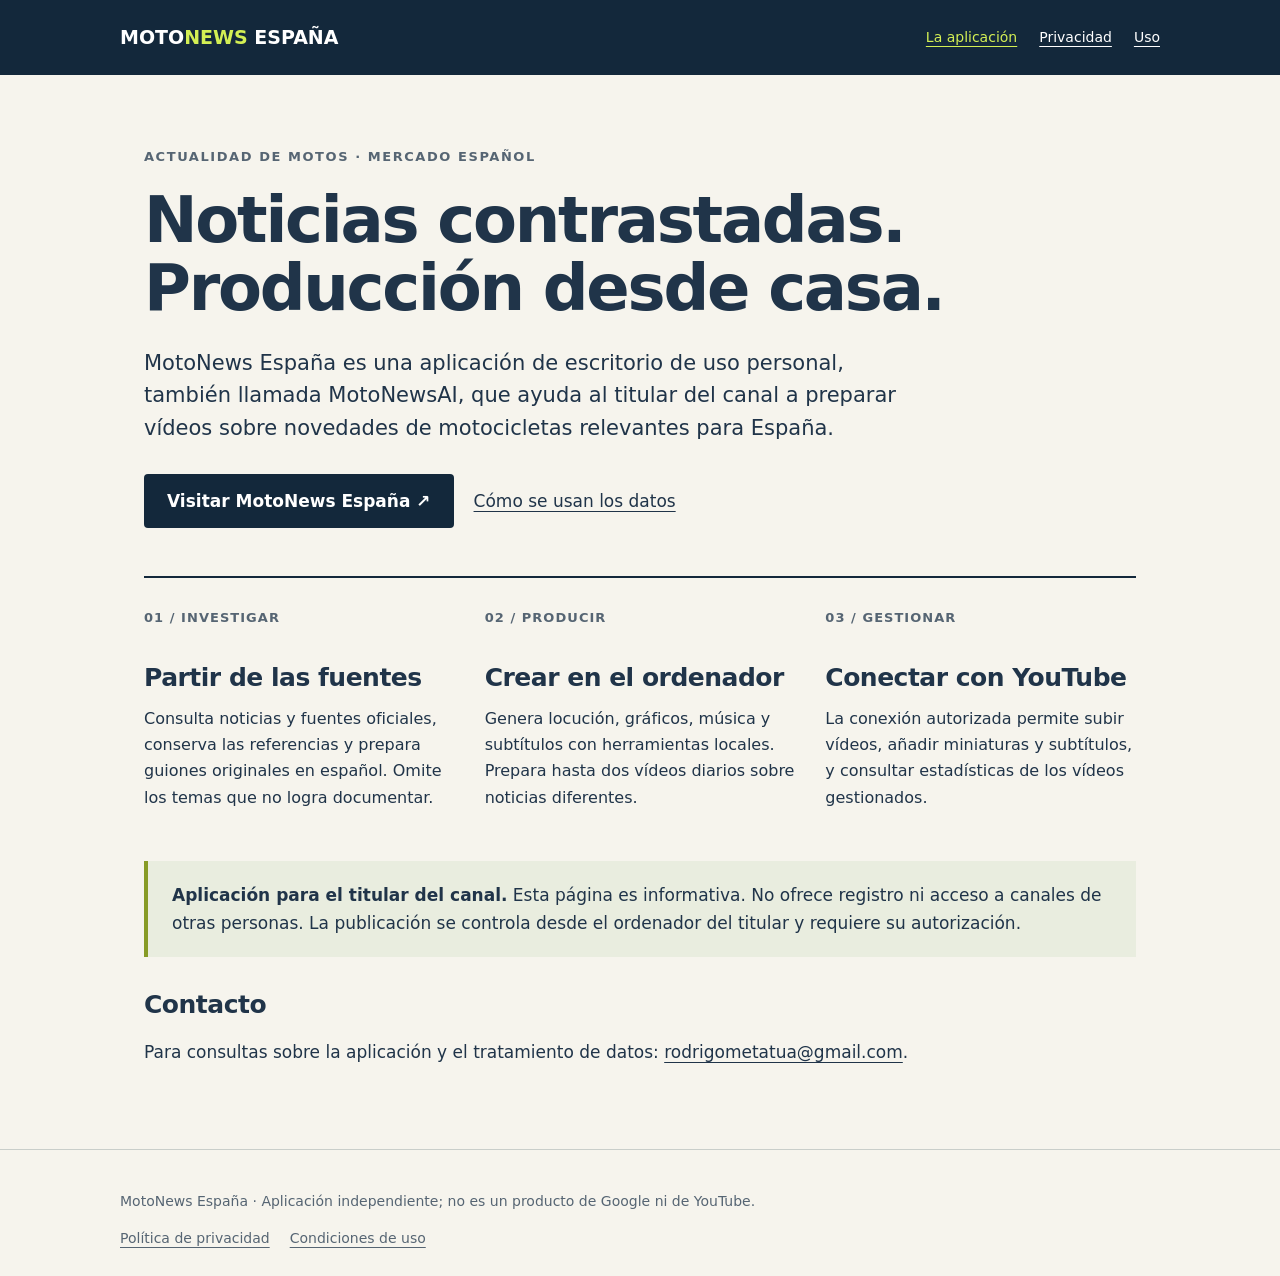
==== index.html @ 43cf76ec "Publicar información y privacidad de MotoNews España" ====
<!doctype html>
<html lang="es"><head><meta charset="utf-8"><meta name="viewport" content="width=device-width,initial-scale=1"><title>MotoNews España · La aplicación del canal</title><meta name="description" content="Información sobre MotoNews España, aplicación local para preparar y gestionar vídeos del canal de noticias de motocicletas."><link rel="stylesheet" href="estilo.css"></head>
<body><header><a class="brand" href="index.html">MOTO<span>NEWS</span> ESPAÑA</a><nav aria-label="Navegación principal"><a href="index.html" aria-current="page">La aplicación</a><a href="privacidad.html">Privacidad</a><a href="uso.html">Uso</a></nav></header>
<main><p class="kicker">Actualidad de motos · Mercado español</p><h1>Noticias contrastadas.<br>Producción desde casa.</h1><p class="lead">MotoNews España es una aplicación de escritorio de uso personal, también llamada MotoNewsAI, que ayuda al titular del canal a preparar vídeos sobre novedades de motocicletas relevantes para España.</p><div class="actions"><a class="button" href="https://www.youtube.com/channel/UCl8QaqjvznnVSTeWs9V6ryQ">Visitar MotoNews España ↗</a><a href="privacidad.html">Cómo se usan los datos</a></div>
<section class="steps" aria-label="Funcionamiento"><article><b>01 / INVESTIGAR</b><h2>Partir de las fuentes</h2><p>Consulta noticias y fuentes oficiales, conserva las referencias y prepara guiones originales en español. Omite los temas que no logra documentar.</p></article><article><b>02 / PRODUCIR</b><h2>Crear en el ordenador</h2><p>Genera locución, gráficos, música y subtítulos con herramientas locales. Prepara hasta dos vídeos diarios sobre noticias diferentes.</p></article><article><b>03 / GESTIONAR</b><h2>Conectar con YouTube</h2><p>La conexión autorizada permite subir vídeos, añadir miniaturas y subtítulos, y consultar estadísticas de los vídeos gestionados.</p></article></section>
<aside class="note"><strong>Aplicación para el titular del canal.</strong> Esta página es informativa. No ofrece registro ni acceso a canales de otras personas. La publicación se controla desde el ordenador del titular y requiere su autorización.</aside>
<section><h2>Contacto</h2><p class="contact">Para consultas sobre la aplicación y el tratamiento de datos: <a href="mailto:rodrigometatua@gmail.com">rodrigometatua@gmail.com</a>.</p></section></main>
<footer><p>MotoNews España · Aplicación independiente; no es un producto de Google ni de YouTube.</p><a href="privacidad.html">Política de privacidad</a><a href="uso.html">Condiciones de uso</a></footer></body></html>
---- estilo.css ----
:root{color-scheme:light;--navy:#13283b;--paper:#f6f4ed;--lime:#d3ef54;--ink:#203449;--muted:#566573}*{box-sizing:border-box}body{margin:0;background:var(--paper);color:var(--ink);font:17px/1.65 system-ui,-apple-system,Segoe UI,sans-serif}a{color:inherit;text-underline-offset:4px}a:hover{text-decoration-thickness:2px}a:focus-visible{outline:3px solid #387ab5;outline-offset:5px}header{background:var(--navy);color:white;padding:22px max(24px,calc((100vw - 1040px)/2));display:flex;align-items:center;justify-content:space-between;gap:24px}.brand{font-size:19px;font-weight:800;text-decoration:none;white-space:nowrap}.brand span{color:var(--lime)}nav{display:flex;gap:22px;flex-wrap:wrap;font-size:14px}nav a[aria-current]{color:var(--lime)}main{max-width:1040px;margin:auto;padding:58px 24px 66px}.kicker{font-size:13px;letter-spacing:.12em;text-transform:uppercase;font-weight:750;color:var(--muted)}h1{font-size:clamp(36px,5.5vw,64px);line-height:1.07;letter-spacing:-.035em;margin:18px 0 24px;max-width:850px}h2{font-size:25px;line-height:1.25;letter-spacing:-.02em;margin:32px 0 12px}h3{font-size:18px;margin:0 0 8px}.lead{font-size:21px;line-height:1.55;max-width:770px}.actions{margin:30px 0 48px;display:flex;gap:20px;align-items:center;flex-wrap:wrap}.button{background:var(--navy);color:white;padding:13px 23px;display:inline-block;border-radius:4px;text-decoration:none;font-weight:650}.steps{border-top:2px solid var(--navy);display:grid;grid-template-columns:repeat(3,1fr);gap:30px;padding-top:24px}.steps b{color:var(--muted);font-size:13px;letter-spacing:.08em}.steps p{font-size:16px;margin-top:10px}.note{margin:34px 0 0;padding:20px 24px;background:#e9eddf;border-left:4px solid #879b26}.document{max-width:790px}.document h1{font-size:clamp(36px,5vw,52px)}.document p,.document ul{margin:12px 0}li{margin-bottom:9px}footer{padding:26px max(24px,calc((100vw - 1040px)/2));border-top:1px solid #c9ceca;color:var(--muted);font-size:14px}footer a{margin-right:20px}.contact{overflow-wrap:anywhere}.date{color:var(--muted);font-size:14px}@media(max-width:640px){header{align-items:flex-start;flex-direction:column;gap:16px}main{padding-top:36px}.steps{grid-template-columns:1fr;gap:16px}h1{font-size:42px}.lead{font-size:19px}nav{gap:18px}footer a{display:inline-block;margin-bottom:8px}}
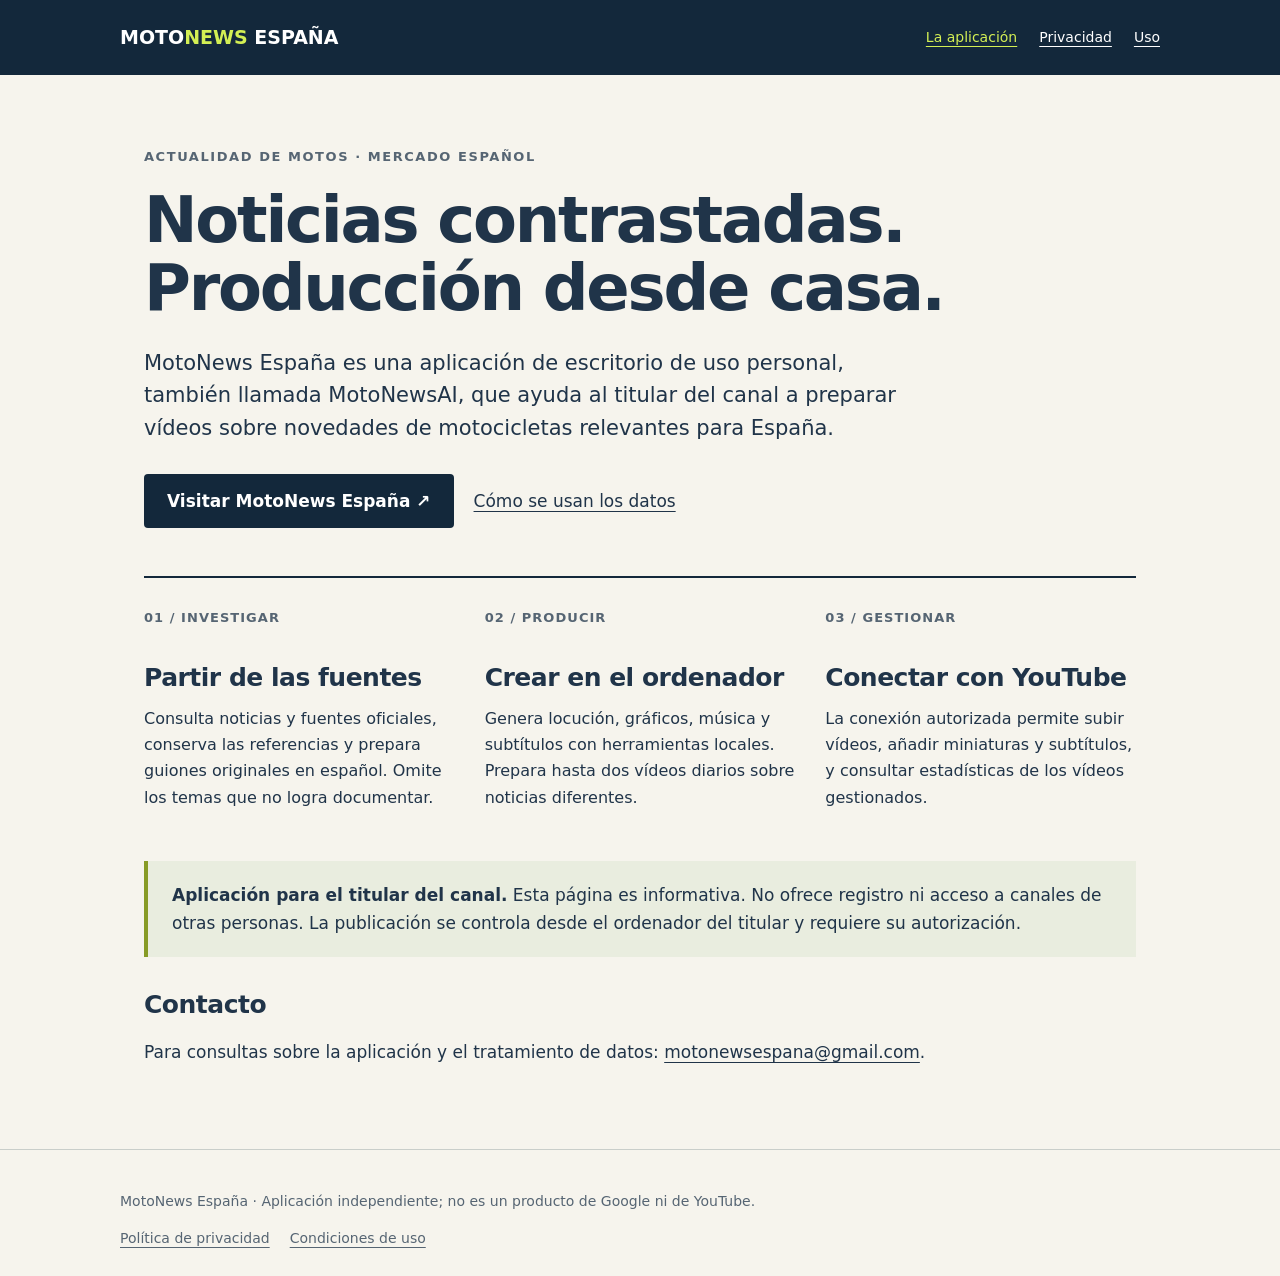
==== commit 203a6c8c: "Actualiza el correo de contacto de MotoNews España" ====
--- a/index.html
+++ b/index.html
@@ -4,5 +4,5 @@
 <main><p class="kicker">Actualidad de motos · Mercado español</p><h1>Noticias contrastadas.<br>Producción desde casa.</h1><p class="lead">MotoNews España es una aplicación de escritorio de uso personal, también llamada MotoNewsAI, que ayuda al titular del canal a preparar vídeos sobre novedades de motocicletas relevantes para España.</p><div class="actions"><a class="button" href="https://www.youtube.com/channel/UCl8QaqjvznnVSTeWs9V6ryQ">Visitar MotoNews España ↗</a><a href="privacidad.html">Cómo se usan los datos</a></div>
 <section class="steps" aria-label="Funcionamiento"><article><b>01 / INVESTIGAR</b><h2>Partir de las fuentes</h2><p>Consulta noticias y fuentes oficiales, conserva las referencias y prepara guiones originales en español. Omite los temas que no logra documentar.</p></article><article><b>02 / PRODUCIR</b><h2>Crear en el ordenador</h2><p>Genera locución, gráficos, música y subtítulos con herramientas locales. Prepara hasta dos vídeos diarios sobre noticias diferentes.</p></article><article><b>03 / GESTIONAR</b><h2>Conectar con YouTube</h2><p>La conexión autorizada permite subir vídeos, añadir miniaturas y subtítulos, y consultar estadísticas de los vídeos gestionados.</p></article></section>
 <aside class="note"><strong>Aplicación para el titular del canal.</strong> Esta página es informativa. No ofrece registro ni acceso a canales de otras personas. La publicación se controla desde el ordenador del titular y requiere su autorización.</aside>
-<section><h2>Contacto</h2><p class="contact">Para consultas sobre la aplicación y el tratamiento de datos: <a href="mailto:rodrigometatua@gmail.com">rodrigometatua@gmail.com</a>.</p></section></main>
+<section><h2>Contacto</h2><p class="contact">Para consultas sobre la aplicación y el tratamiento de datos: <a href="mailto:motonewsespana@gmail.com">motonewsespana@gmail.com</a>.</p></section></main>
 <footer><p>MotoNews España · Aplicación independiente; no es un producto de Google ni de YouTube.</p><a href="privacidad.html">Política de privacidad</a><a href="uso.html">Condiciones de uso</a></footer></body></html>
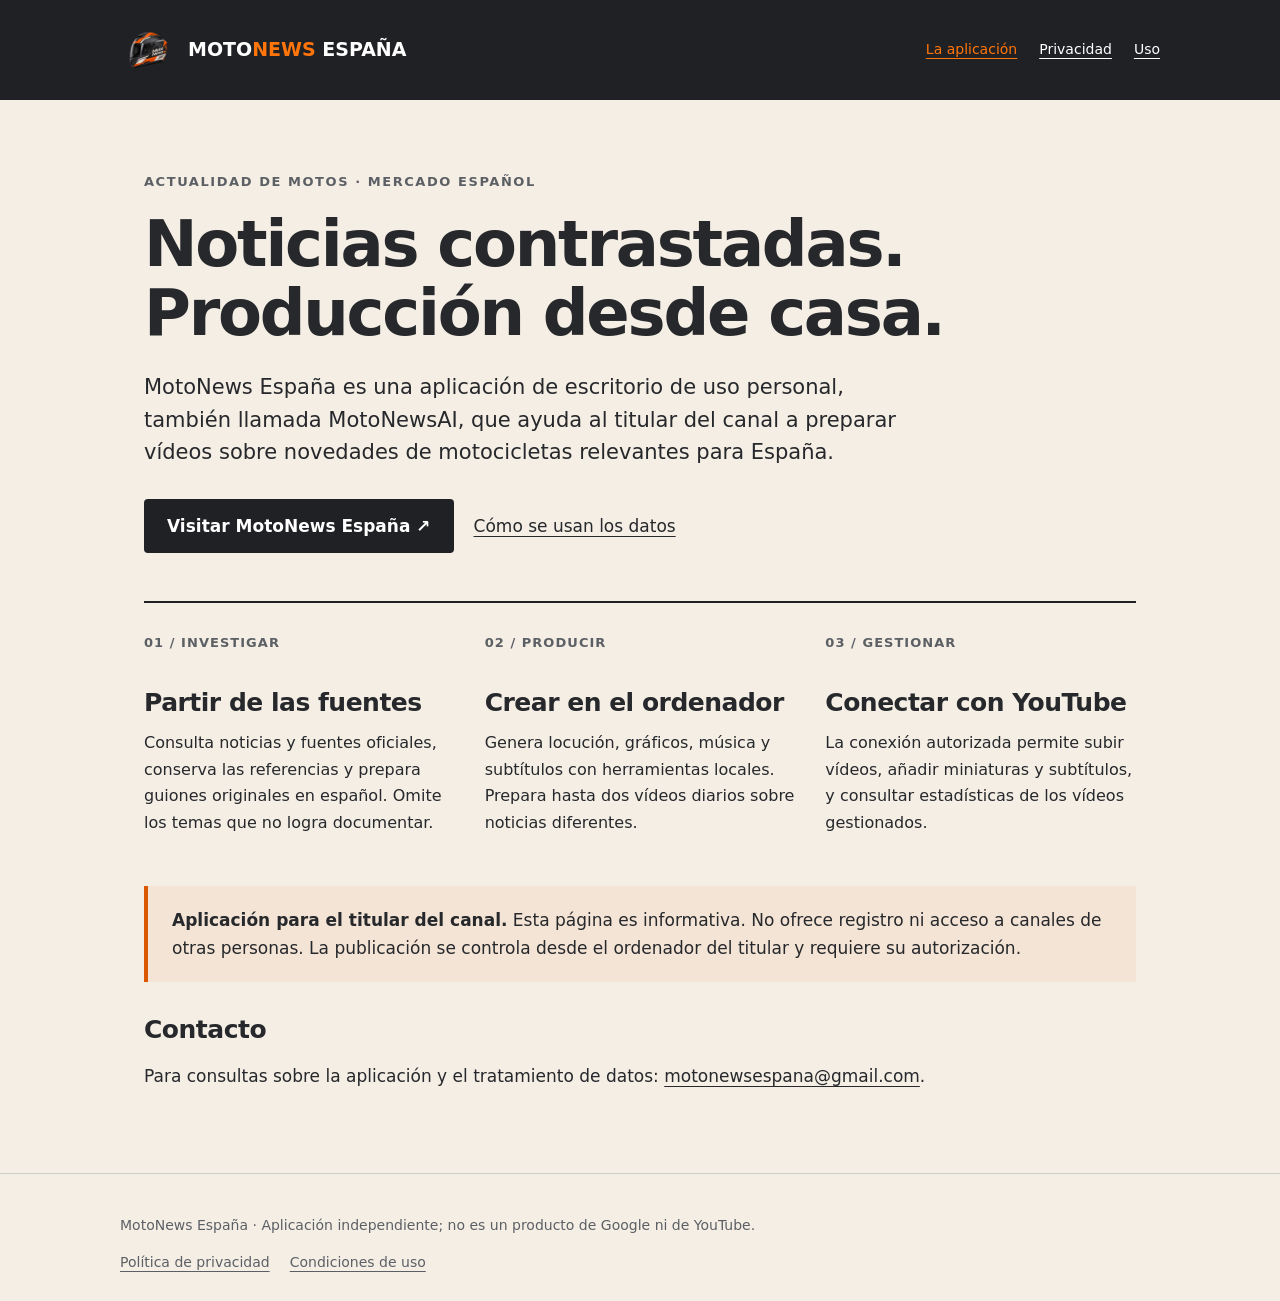
==== commit beb8954f: "Actualizar identidad aprobada: casco naranja y paleta grafito y marfil" ====
--- a/index.html
+++ b/index.html
@@ -1,7 +1,7 @@
 <!doctype html>
-<html lang="es"><head><meta charset="utf-8"><meta name="viewport" content="width=device-width,initial-scale=1"><title>MotoNews España · La aplicación del canal</title><meta name="description" content="Información sobre MotoNews España, aplicación local para preparar y gestionar vídeos del canal de noticias de motocicletas."><link rel="stylesheet" href="estilo.css"></head>
-<body><header><a class="brand" href="index.html">MOTO<span>NEWS</span> ESPAÑA</a><nav aria-label="Navegación principal"><a href="index.html" aria-current="page">La aplicación</a><a href="privacidad.html">Privacidad</a><a href="uso.html">Uso</a></nav></header>
-<main><p class="kicker">Actualidad de motos · Mercado español</p><h1>Noticias contrastadas.<br>Producción desde casa.</h1><p class="lead">MotoNews España es una aplicación de escritorio de uso personal, también llamada MotoNewsAI, que ayuda al titular del canal a preparar vídeos sobre novedades de motocicletas relevantes para España.</p><div class="actions"><a class="button" href="https://www.youtube.com/channel/UCl8QaqjvznnVSTeWs9V6ryQ">Visitar MotoNews España ↗</a><a href="privacidad.html">Cómo se usan los datos</a></div>
+<html lang="es"><head><meta charset="utf-8"><meta name="viewport" content="width=device-width,initial-scale=1"><title>MotoNews España · La aplicación del canal</title><meta name="description" content="Información sobre MotoNews España, aplicación local para preparar y gestionar vídeos del canal de noticias de motocicletas."><link rel="stylesheet" href="estilo.css?v=naranja-20261110"><link rel="icon" type="image/jpeg" href="assets/motonews-helmet.jpg?v=naranja-20261110"></head>
+<body><header><a class="brand" href="index.html"><img class="brand-icon" src="assets/motonews-helmet.jpg?v=naranja-20261110" alt="" width="56" height="56"><span class="brand-name">MOTO<span>NEWS</span> ESPAÑA</span></a><nav aria-label="Navegación principal"><a href="index.html" aria-current="page">La aplicación</a><a href="privacidad.html">Privacidad</a><a href="uso.html">Uso</a></nav></header>
+<main><p class="kicker">Actualidad de motos · Mercado español</p><h1>Noticias contrastadas.<br>Producción desde casa.</h1><p class="lead">MotoNews España es una aplicación de escritorio de uso personal, también llamada MotoNewsAI, que ayuda al titular del canal a preparar vídeos sobre novedades de motocicletas relevantes para España.</p><div class="actions"><a class="button" href="https://www.youtube.com/@MotoNewsEspanaTV">Visitar MotoNews España ↗</a><a href="privacidad.html">Cómo se usan los datos</a></div>
 <section class="steps" aria-label="Funcionamiento"><article><b>01 / INVESTIGAR</b><h2>Partir de las fuentes</h2><p>Consulta noticias y fuentes oficiales, conserva las referencias y prepara guiones originales en español. Omite los temas que no logra documentar.</p></article><article><b>02 / PRODUCIR</b><h2>Crear en el ordenador</h2><p>Genera locución, gráficos, música y subtítulos con herramientas locales. Prepara hasta dos vídeos diarios sobre noticias diferentes.</p></article><article><b>03 / GESTIONAR</b><h2>Conectar con YouTube</h2><p>La conexión autorizada permite subir vídeos, añadir miniaturas y subtítulos, y consultar estadísticas de los vídeos gestionados.</p></article></section>
 <aside class="note"><strong>Aplicación para el titular del canal.</strong> Esta página es informativa. No ofrece registro ni acceso a canales de otras personas. La publicación se controla desde el ordenador del titular y requiere su autorización.</aside>
 <section><h2>Contacto</h2><p class="contact">Para consultas sobre la aplicación y el tratamiento de datos: <a href="mailto:motonewsespana@gmail.com">motonewsespana@gmail.com</a>.</p></section></main>
--- a/estilo.css
+++ b/estilo.css
@@ -1 +1,2 @@
-:root{color-scheme:light;--navy:#13283b;--paper:#f6f4ed;--lime:#d3ef54;--ink:#203449;--muted:#566573}*{box-sizing:border-box}body{margin:0;background:var(--paper);color:var(--ink);font:17px/1.65 system-ui,-apple-system,Segoe UI,sans-serif}a{color:inherit;text-underline-offset:4px}a:hover{text-decoration-thickness:2px}a:focus-visible{outline:3px solid #387ab5;outline-offset:5px}header{background:var(--navy);color:white;padding:22px max(24px,calc((100vw - 1040px)/2));display:flex;align-items:center;justify-content:space-between;gap:24px}.brand{font-size:19px;font-weight:800;text-decoration:none;white-space:nowrap}.brand span{color:var(--lime)}nav{display:flex;gap:22px;flex-wrap:wrap;font-size:14px}nav a[aria-current]{color:var(--lime)}main{max-width:1040px;margin:auto;padding:58px 24px 66px}.kicker{font-size:13px;letter-spacing:.12em;text-transform:uppercase;font-weight:750;color:var(--muted)}h1{font-size:clamp(36px,5.5vw,64px);line-height:1.07;letter-spacing:-.035em;margin:18px 0 24px;max-width:850px}h2{font-size:25px;line-height:1.25;letter-spacing:-.02em;margin:32px 0 12px}h3{font-size:18px;margin:0 0 8px}.lead{font-size:21px;line-height:1.55;max-width:770px}.actions{margin:30px 0 48px;display:flex;gap:20px;align-items:center;flex-wrap:wrap}.button{background:var(--navy);color:white;padding:13px 23px;display:inline-block;border-radius:4px;text-decoration:none;font-weight:650}.steps{border-top:2px solid var(--navy);display:grid;grid-template-columns:repeat(3,1fr);gap:30px;padding-top:24px}.steps b{color:var(--muted);font-size:13px;letter-spacing:.08em}.steps p{font-size:16px;margin-top:10px}.note{margin:34px 0 0;padding:20px 24px;background:#e9eddf;border-left:4px solid #879b26}.document{max-width:790px}.document h1{font-size:clamp(36px,5vw,52px)}.document p,.document ul{margin:12px 0}li{margin-bottom:9px}footer{padding:26px max(24px,calc((100vw - 1040px)/2));border-top:1px solid #c9ceca;color:var(--muted);font-size:14px}footer a{margin-right:20px}.contact{overflow-wrap:anywhere}.date{color:var(--muted);font-size:14px}@media(max-width:640px){header{align-items:flex-start;flex-direction:column;gap:16px}main{padding-top:36px}.steps{grid-template-columns:1fr;gap:16px}h1{font-size:42px}.lead{font-size:19px}nav{gap:18px}footer a{display:inline-block;margin-bottom:8px}}
+:root{color-scheme:light;--navy:#202124;--paper:#f4eee5;--lime:#ff750b;--ink:#26282b;--muted:#5c6065}*{box-sizing:border-box}body{margin:0;background:var(--paper);color:var(--ink);font:17px/1.65 system-ui,-apple-system,Segoe UI,sans-serif}a{color:inherit;text-underline-offset:4px}a:hover{text-decoration-thickness:2px}a:focus-visible{outline:3px solid #b94b00;outline-offset:5px}header{background:var(--navy);color:white;padding:22px max(24px,calc((100vw - 1040px)/2));display:flex;align-items:center;justify-content:space-between;gap:24px}.brand{font-size:19px;font-weight:800;text-decoration:none;white-space:nowrap}.brand span{color:var(--lime)}nav{display:flex;gap:22px;flex-wrap:wrap;font-size:14px}nav a[aria-current]{color:var(--lime)}main{max-width:1040px;margin:auto;padding:58px 24px 66px}.kicker{font-size:13px;letter-spacing:.12em;text-transform:uppercase;font-weight:750;color:var(--muted)}h1{font-size:clamp(36px,5.5vw,64px);line-height:1.07;letter-spacing:-.035em;margin:18px 0 24px;max-width:850px}h2{font-size:25px;line-height:1.25;letter-spacing:-.02em;margin:32px 0 12px}h3{font-size:18px;margin:0 0 8px}.lead{font-size:21px;line-height:1.55;max-width:770px}.actions{margin:30px 0 48px;display:flex;gap:20px;align-items:center;flex-wrap:wrap}.button{background:var(--navy);color:white;padding:13px 23px;display:inline-block;border-radius:4px;text-decoration:none;font-weight:650}.steps{border-top:2px solid var(--navy);display:grid;grid-template-columns:repeat(3,1fr);gap:30px;padding-top:24px}.steps b{color:var(--muted);font-size:13px;letter-spacing:.08em}.steps p{font-size:16px;margin-top:10px}.note{margin:34px 0 0;padding:20px 24px;background:#f4e4d6;border-left:4px solid #d95800}.document{max-width:790px}.document h1{font-size:clamp(36px,5vw,52px)}.document p,.document ul{margin:12px 0}li{margin-bottom:9px}footer{padding:26px max(24px,calc((100vw - 1040px)/2));border-top:1px solid #c9ceca;color:var(--muted);font-size:14px}footer a{margin-right:20px}.contact{overflow-wrap:anywhere}.date{color:var(--muted);font-size:14px}@media(max-width:640px){header{align-items:flex-start;flex-direction:column;gap:16px}main{padding-top:36px}.steps{grid-template-columns:1fr;gap:16px}h1{font-size:42px}.lead{font-size:19px}nav{gap:18px}footer a{display:inline-block;margin-bottom:8px}}
+.brand{display:flex;align-items:center;gap:12px}.brand-icon{width:56px;height:56px;flex:none;border-radius:50%}.brand .brand-name{color:inherit}.brand .brand-name span{color:var(--lime)}@media(max-width:360px){.brand{font-size:16px;gap:8px}.brand-icon{width:48px;height:48px}}
